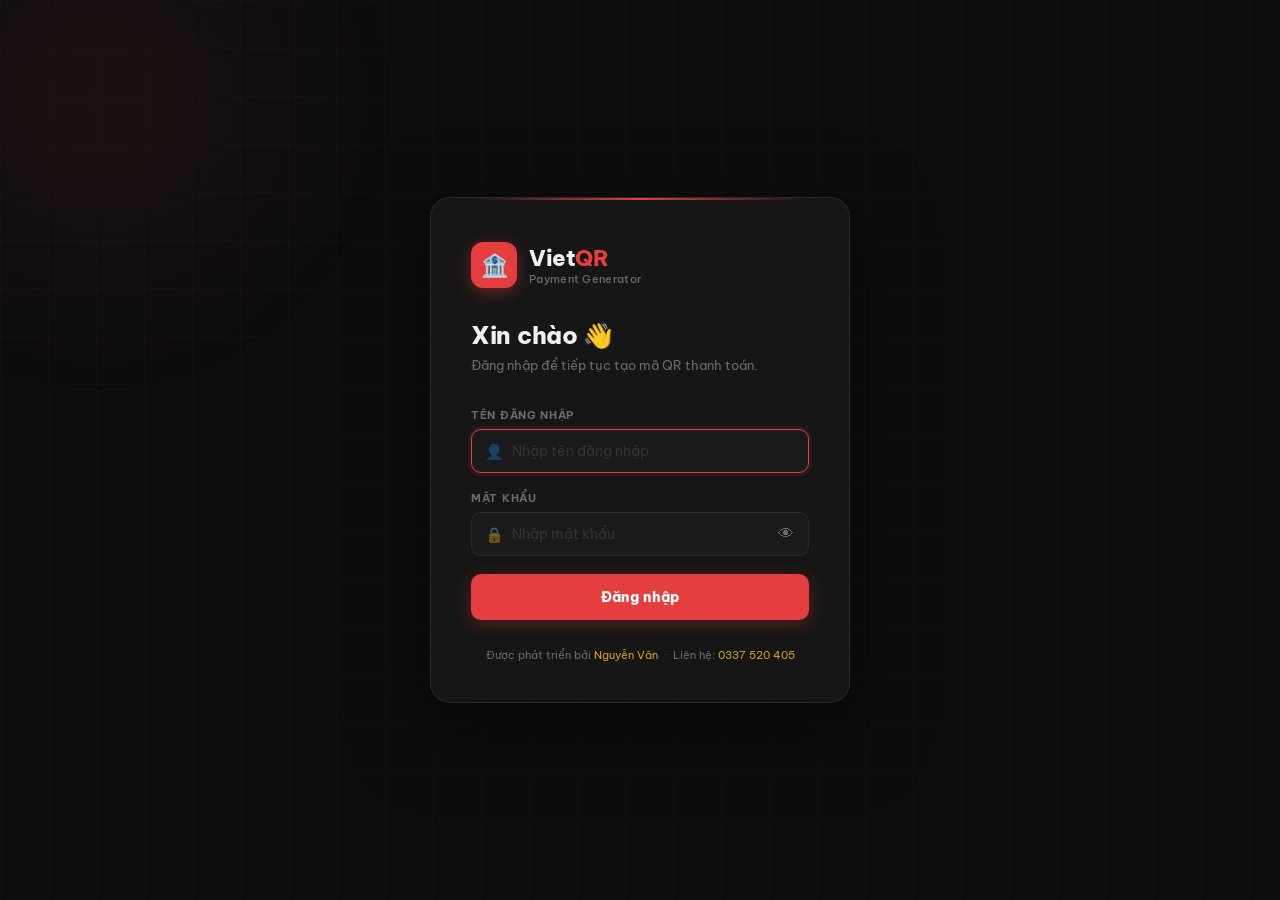
==== index.html @ 09b2eebe "Upgrade Login" ====
<!DOCTYPE html>
<html lang="vi">
<head>
  <meta charset="UTF-8" />
  <meta name="viewport" content="width=device-width, initial-scale=1.0"/>
  <title>VietQR — Tạo mã QR thanh toán</title>
  <link href="https://fonts.googleapis.com/css2?family=Be+Vietnam+Pro:wght@300;400;500;600;700;800&display=swap" rel="stylesheet"/>
  <link rel="stylesheet" href="style.css"/>
  <script>
    // Auth guard — kiểm tra trước khi render trang
    (function() {
      const auth = sessionStorage.getItem('vqr_auth');
      if (!auth) { window.location.replace('login.html'); }
    })();
  </script>
</head>

<header>
  <div class="logo-icon">🏦</div>
  <div style="display:flex;flex-direction:column;gap:3px;">
    <div class="logo-text">Viet<span>QR</span> Generator</div>
    <div style="font-size:11px;color:var(--muted);font-weight:500;">
      Được phát triển bởi: <span style="color:var(--gold);font-weight:700;">Nguyễn Văn</span>
      &nbsp;·&nbsp;
      Liên hệ: <a href="tel:0337520405" style="color:var(--gold);text-decoration:none;font-weight:700;">0337 520 405</a>
    </div>
  </div>
  <div class="badge">Dùng thử &amp; trải nghiệm</div>
  <button onclick="logout()" style="
    background:transparent;border:1px solid #3a1a1a;border-radius:8px;
    padding:5px 12px;color:var(--muted);font-family:inherit;
    font-size:11px;font-weight:700;cursor:pointer;
    letter-spacing:.4px;text-transform:uppercase;
    transition:all .2s;margin-left:8px;
  " onmouseover="this.style.borderColor='var(--red)';this.style.color='var(--red)'"
     onmouseout="this.style.borderColor='#3a1a1a';this.style.color='var(--muted)'">
    ⎋ Đăng xuất
  </button>
</header>

<main>
  <!-- FORM -->
  <div class="form-card">
    <h2>Tạo mã QR thanh toán</h2>
    <p class="sub">Điền thông tin tài khoản nhận tiền — mã QR tương thích tất cả ứng dụng ngân hàng Việt Nam.</p>

    <div class="field">
      <label>Ngân hàng <span>*</span></label>
      <select id="bankSelect">
        <option value="">⏳ Đang tải danh sách ngân hàng...</option>
      </select>
    </div>

    <div class="row-2">
      <div class="field">
        <label>Số tài khoản <span>*</span></label>
        <input type="text" id="accountNo" placeholder="0123456789" maxlength="30"/>
      </div>
      <div class="field">
        <label>Tên chủ tài khoản <span>*</span></label>
        <input type="text" id="accountName" placeholder="NGUYEN VAN A"/>
      </div>
    </div>

    <div class="row-2">
      <div class="field">
        <label>Số tiền</label>
        <div class="amount-wrap">
          <input type="number" id="amount" placeholder="0" min="0"/>
          <span class="amount-suffix">VNĐ</span>
        </div>
      </div>
      <div class="field">
        <label>Giao diện QR</label>
        <select id="template">
          <option value="compact">Compact</option>
          <option value="compact2">Compact 2</option>
          <option value="qr_only">Chỉ QR</option>
          <option value="print">In ấn</option>
        </select>
      </div>
    </div>

    <div class="field">
      <label style="display:flex;align-items:center;justify-content:space-between;margin-bottom:10px;">
        <span>Nội dung chuyển tiền <span style="color:var(--red)">*</span></span>
        <div style="display:flex;align-items:center;gap:8px;">
          <span id="toggleLabel" style="font-size:11px;font-weight:700;letter-spacing:.4px;text-transform:none;transition:color .2s;color:var(--gold);">🎲 RANDOM</span>
          <div id="toggleWrap" onclick="toggleMode()" style="width:44px;height:24px;border-radius:12px;background:var(--gold);position:relative;cursor:pointer;transition:background .3s;flex-shrink:0;">
            <div id="toggleThumb" style="position:absolute;top:3px;left:3px;width:18px;height:18px;border-radius:50%;background:#fff;transition:transform .25s cubic-bezier(.4,0,.2,1);box-shadow:0 1px 4px rgba(0,0,0,.4);"></div>
          </div>
        </div>
      </label>

      <!-- Preview nội dung sẽ dùng -->
      <div id="addInfoPreview" style="background:#1C1C1C;border:1px solid var(--border);border-radius:10px;padding:11px 16px;font-size:14px;color:var(--white);display:flex;align-items:center;justify-content:space-between;gap:8px;margin-bottom:10px;min-height:44px;transition:border-color .3s;">
        <span id="previewText" style="color:var(--muted);font-style:italic;font-size:13px;">Chưa có nội dung nào — thêm bên dưới</span>
        <button id="randomBtn" onclick="randomPick()" title="Chọn ngẫu nhiên" style="background:var(--gold);border:none;border-radius:6px;padding:4px 10px;color:#000;font-size:12px;font-weight:700;cursor:pointer;white-space:nowrap;flex-shrink:0;transition:opacity .2s;">↺ Random</button>
      </div>

      <!-- Danh sách 10 nội dung -->
      <div id="contentListWrap" style="display:flex;flex-direction:column;gap:6px;">
        <!-- Các item sẽ được render bởi JS -->
      </div>

      <button onclick="addContentItem()" style="
        margin-top:8px; width:100%; background:transparent;
        border:1px dashed var(--border); border-radius:8px;
        padding:8px; color:var(--muted); font-family:inherit;
        font-size:13px; cursor:pointer; transition:border-color .2s,color .2s;
      " onmouseover="this.style.borderColor='#555';this.style.color='#ccc'"
         onmouseout="this.style.borderColor='var(--border)';this.style.color='var(--muted)'">
        + Thêm nội dung
      </button>
    </div>

    <!-- Thời hạn mã QR -->
    <div class="field">
      <label style="display:flex;align-items:center;justify-content:space-between;margin-bottom:10px;">
        <span>⏱ Thời hạn mã QR</span>
        <div style="display:flex;align-items:center;gap:8px;">
          <span id="expiryToggleLabel" style="font-size:11px;font-weight:700;color:var(--muted);transition:color .2s;">TẮT</span>
          <div id="expiryToggleWrap" onclick="toggleExpiry()" style="width:44px;height:24px;border-radius:12px;background:var(--border);position:relative;cursor:pointer;transition:background .3s;flex-shrink:0;">
            <div id="expiryToggleThumb" style="position:absolute;top:3px;left:3px;width:18px;height:18px;border-radius:50%;background:#fff;transition:transform .25s cubic-bezier(.4,0,.2,1);box-shadow:0 1px 4px rgba(0,0,0,.4);"></div>
          </div>
        </div>
      </label>
      <div id="expirySettings" style="display:none;flex-direction:column;gap:10px;">
        <div style="display:grid;grid-template-columns:1fr 1fr 1fr;gap:8px;">
          <button class="expiry-type-btn active" onclick="setExpiryType('duration')" id="btn-duration">⏳ Sau X phút</button>
          <button class="expiry-type-btn" onclick="setExpiryType('fixed')" id="btn-fixed">🕐 Giờ cố định</button>
          <button class="expiry-type-btn" onclick="setExpiryType('custom')" id="btn-custom">✏️ Tùy chỉnh</button>
        </div>
        <div id="expiry-duration" style="display:flex;gap:8px;flex-wrap:wrap;">
          <button class="expiry-preset" onclick="setDuration(15)">15 phút</button>
          <button class="expiry-preset" onclick="setDuration(30)">30 phút</button>
          <button class="expiry-preset" onclick="setDuration(60)">1 giờ</button>
          <button class="expiry-preset" onclick="setDuration(120)">2 giờ</button>
          <button class="expiry-preset" onclick="setDuration(480)">8 giờ</button>
          <button class="expiry-preset" onclick="setDuration(1440)">1 ngày</button>
        </div>
        <div id="expiry-fixed" style="display:none;">
          <input type="time" id="fixedTimeInput" value="18:00" style="width:100%;background:#1C1C1C;border:1px solid var(--border);border-radius:10px;padding:10px 16px;color:var(--white);font-family:inherit;font-size:15px;outline:none;transition:border-color .2s;" oninput="updateExpiryPreview()"/>
          <p style="font-size:11px;color:var(--muted);margin-top:6px;">Mã sẽ hết hạn lúc giờ này trong ngày hôm nay.</p>
        </div>
        <div id="expiry-custom" style="display:none;position:relative;">
          <input type="number" id="customMinutes" placeholder="Nhập số phút..." min="1" max="43200" style="width:100%;background:#1C1C1C;border:1px solid var(--border);border-radius:10px;padding:10px 50px 10px 16px;color:var(--white);font-family:inherit;font-size:15px;outline:none;transition:border-color .2s;" oninput="updateExpiryPreview()"/>
          <span style="position:absolute;right:14px;top:50%;transform:translateY(-50%);font-size:12px;font-weight:600;color:var(--muted);">phút</span>
        </div>
        <div id="expiryPreview" style="background:#1a1200;border:1px solid #5a3e00;border-radius:8px;padding:9px 14px;font-size:12px;color:#f0b429;display:none;"></div>
      </div>
    </div>

    <button class="btn-generate" id="btnGenerate" onclick="generateQR()">
      <div class="spinner" id="spinner"></div>
      <span id="btnText">⚡ Tạo mã QR</span>
    </button>

    <div class="error-msg" id="errorMsg"></div>
  </div>

  <!-- QR PANEL -->
  <div class="qr-panel">
    <div class="qr-placeholder" id="qrPlaceholder">
      <svg width="64" height="64" viewBox="0 0 64 64" fill="none">
        <rect x="4" y="4" width="24" height="24" rx="2" stroke="white" stroke-width="2"/>
        <rect x="10" y="10" width="12" height="12" rx="1" fill="white" opacity=".5"/>
        <rect x="36" y="4" width="24" height="24" rx="2" stroke="white" stroke-width="2"/>
        <rect x="42" y="10" width="12" height="12" rx="1" fill="white" opacity=".5"/>
        <rect x="4" y="36" width="24" height="24" rx="2" stroke="white" stroke-width="2"/>
        <rect x="10" y="42" width="12" height="12" rx="1" fill="white" opacity=".5"/>
        <rect x="36" y="36" width="6" height="6" rx="1" fill="white" opacity=".5"/>
        <rect x="46" y="36" width="6" height="6" rx="1" fill="white" opacity=".5"/>
        <rect x="56" y="36" width="4" height="6" rx="1" fill="white" opacity=".5"/>
        <rect x="36" y="46" width="6" height="6" rx="1" fill="white" opacity=".5"/>
        <rect x="46" y="46" width="6" height="6" rx="1" fill="white" opacity=".5"/>
        <rect x="36" y="56" width="6" height="4" rx="1" fill="white" opacity=".5"/>
        <rect x="46" y="56" width="14" height="4" rx="1" fill="white" opacity=".5"/>
      </svg>
      <span>Điền thông tin bên trái<br/>để tạo mã QR</span>
    </div>

    <div class="qr-image-wrap" id="qrImageWrap">
      <!-- Countdown bar -->
      <div id="countdownWrap" style="display:none;width:240px;">
        <div style="display:flex;justify-content:space-between;align-items:center;margin-bottom:5px;">
          <span style="font-size:11px;font-weight:600;color:var(--muted);letter-spacing:.4px;">⏱ HẾT HẠN SAU</span>
          <span id="countdownText" style="font-size:14px;font-weight:800;color:#f0b429;font-variant-numeric:tabular-nums;letter-spacing:1px;">--:--:--</span>
        </div>
        <div style="width:100%;height:4px;background:var(--border);border-radius:2px;overflow:hidden;">
          <div id="countdownBar" style="height:100%;background:#f0b429;border-radius:2px;width:100%;transition:width 1s linear,background .5s;"></div>
        </div>
      </div>

      <!-- QR image với expired overlay -->
      <div style="position:relative;display:inline-block;">
        <img id="qrImage" src="" alt="Mã QR thanh toán" style="transition:filter .5s,opacity .5s;"/>
        <div id="expiredOverlay" style="display:none;position:absolute;inset:0;border-radius:12px;background:rgba(13,13,13,.88);backdrop-filter:blur(3px);display:none;flex-direction:column;align-items:center;justify-content:center;gap:8px;">
          <span style="font-size:36px;">⛔</span>
          <span style="font-size:14px;font-weight:800;color:var(--red);letter-spacing:.5px;">MÃ ĐÃ HẾT HẠN</span>
          <span style="font-size:11px;color:var(--muted);text-align:center;padding:0 16px;">Vui lòng tạo mã QR mới</span>
        </div>
      </div>
    </div>

    <div class="qr-info" id="qrInfo">
      <div class="info-row">
        <span class="label">Ngân hàng</span>
        <span class="value" id="infoBank">—</span>
      </div>
      <div class="info-row">
        <span class="label">Số TK</span>
        <span class="value" id="infoAccount">—</span>
      </div>
      <div class="info-row">
        <span class="label">Chủ TK</span>
        <span class="value" id="infoName">—</span>
      </div>
      <div class="info-row" id="rowAmount" style="display:none">
        <span class="label">Số tiền</span>
        <span class="value amount" id="infoAmount">—</span>
      </div>
      <div class="info-row" id="rowContent" style="display:none">
        <span class="label">Nội dung</span>
        <span class="value" id="infoContent">—</span>
      </div>
    </div>

    <button class="btn-download" id="btnDownload" onclick="downloadQR()">
      ⬇ Tải ảnh QR
    </button>
  </div>
</main>

<footer>
  Powered by <a href="https://vietqr.io" target="_blank">VietQR.io</a> API &mdash;
  Dữ liệu không lưu trữ, hoàn toàn miễn phí.
</footer>


  <script src="app.min.js"></script>
</body>
</html>
---- style.css ----
*, *::before, *::after { box-sizing: border-box; margin: 0; padding: 0; }

    :root {
      --red:   #E53E3E;
      --gold:  #D4A017;
      --dark:  #0D0D0D;
      --card:  #161616;
      --border:#2A2A2A;
      --muted: #6B6B6B;
      --light: #F0F0F0;
      --white: #FFFFFF;
      --radius: 16px;
    }

    body {
      font-family: 'Be Vietnam Pro', sans-serif;
      background: var(--dark);
      color: var(--light);
      min-height: 100vh;
      display: flex;
      flex-direction: column;
      align-items: center;
    }

    /* ── HEADER ── */
    header {
      width: 100%;
      padding: 28px 40px;
      display: flex;
      align-items: center;
      gap: 14px;
      border-bottom: 1px solid var(--border);
    }
    .logo-icon {
      width: 42px; height: 42px;
      background: var(--red);
      border-radius: 10px;
      display: grid; place-items: center;
      font-size: 20px;
    }
    .logo-text { font-size: 20px; font-weight: 800; letter-spacing: -0.5px; }
    .logo-text span { color: var(--red); }
    .badge {
      margin-left: auto;
      font-size: 11px; font-weight: 600; letter-spacing: 1px;
      color: var(--gold);
      border: 1px solid var(--gold);
      padding: 4px 10px; border-radius: 20px;
      text-transform: uppercase;
    }

    /* ── MAIN ── */
    main {
      width: 100%;
      max-width: 980px;
      padding: 48px 24px 80px;
      display: grid;
      grid-template-columns: 1fr 380px;
      gap: 32px;
      align-items: start;
    }

    @media (max-width: 768px) {
      main { grid-template-columns: 1fr; }
    }

    /* ── FORM CARD ── */
    .form-card {
      background: var(--card);
      border: 1px solid var(--border);
      border-radius: var(--radius);
      padding: 32px;
    }
    .form-card h2 {
      font-size: 22px; font-weight: 700;
      margin-bottom: 6px;
    }
    .form-card .sub {
      font-size: 13px; color: var(--muted);
      margin-bottom: 28px;
    }

    .field { margin-bottom: 20px; }
    .field label {
      display: block;
      font-size: 12px; font-weight: 600;
      letter-spacing: .6px;
      text-transform: uppercase;
      color: var(--muted);
      margin-bottom: 8px;
    }
    .field label span { color: var(--red); }

    .field input, .field select {
      width: 100%;
      background: #1C1C1C;
      border: 1px solid var(--border);
      border-radius: 10px;
      padding: 12px 16px;
      color: var(--white);
      font-family: inherit;
      font-size: 15px;
      outline: none;
      transition: border-color .2s;
    }
    .field input:focus, .field select:focus {
      border-color: var(--red);
    }
    .field select option { background: #222; }

    .field input::placeholder { color: #444; }

    .row-2 { display: grid; grid-template-columns: 1fr 1fr; gap: 16px; }

    .amount-wrap { position: relative; }
    .amount-wrap input { padding-right: 50px; }
    .amount-suffix {
      position: absolute; right: 16px; top: 50%;
      transform: translateY(-50%);
      font-size: 13px; font-weight: 600; color: var(--muted);
    }

    .btn-generate {
      width: 100%;
      background: var(--red);
      color: #fff;
      border: none;
      border-radius: 10px;
      padding: 15px;
      font-family: inherit;
      font-size: 15px; font-weight: 700;
      cursor: pointer;
      margin-top: 8px;
      display: flex; align-items: center; justify-content: center; gap: 8px;
      transition: opacity .2s, transform .1s;
    }
    .btn-generate:hover { opacity: .88; }
    .btn-generate:active { transform: scale(.98); }
    .btn-generate:disabled { opacity: .45; cursor: not-allowed; }

    .spinner {
      width: 18px; height: 18px;
      border: 2px solid rgba(255,255,255,.3);
      border-top-color: #fff;
      border-radius: 50%;
      animation: spin .7s linear infinite;
      display: none;
    }
    @keyframes spin { to { transform: rotate(360deg); } }

    /* ── QR PANEL ── */
    .qr-panel {
      background: var(--card);
      border: 1px solid var(--border);
      border-radius: var(--radius);
      padding: 32px;
      display: flex;
      flex-direction: column;
      align-items: center;
      gap: 20px;
      position: sticky;
      top: 32px;
    }

    .qr-placeholder {
      width: 240px; height: 240px;
      border: 2px dashed var(--border);
      border-radius: 12px;
      display: flex; flex-direction: column;
      align-items: center; justify-content: center;
      gap: 12px;
      color: var(--muted);
      font-size: 13px;
      text-align: center;
    }
    .qr-placeholder svg { opacity: .35; }

    .qr-image-wrap {
      display: none;
      flex-direction: column;
      align-items: center;
      gap: 16px;
    }
    .qr-image-wrap img {
      width: 240px; height: 240px;
      border-radius: 12px;
      object-fit: contain;
      background: #fff;
    }

    .qr-info {
      width: 100%;
      background: #1C1C1C;
      border-radius: 10px;
      padding: 14px 16px;
      display: none;
      flex-direction: column;
      gap: 8px;
    }
    .info-row {
      display: flex; justify-content: space-between; align-items: center;
      font-size: 13px;
    }
    .info-row .label { color: var(--muted); }
    .info-row .value { font-weight: 600; color: var(--white); text-align: right; max-width: 55%; word-break: break-all; }
    .info-row .value.amount { color: var(--gold); font-size: 15px; }

    .btn-download {
      width: 100%;
      background: transparent;
      color: var(--light);
      border: 1px solid var(--border);
      border-radius: 10px;
      padding: 12px;
      font-family: inherit;
      font-size: 14px; font-weight: 600;
      cursor: pointer;
      display: none;
      align-items: center; justify-content: center; gap: 8px;
      transition: border-color .2s, color .2s;
    }
    .btn-download:hover { border-color: var(--white); color: var(--white); }

    /* ── EXPIRY ── */
    .expiry-type-btn {
      background: #1C1C1C; border: 1px solid var(--border); border-radius: 8px;
      padding: 8px 6px; color: var(--muted); font-family: inherit;
      font-size: 11px; font-weight: 600; cursor: pointer;
      transition: all .2s; white-space: nowrap;
    }
    .expiry-type-btn:hover { border-color: #555; color: var(--light); }
    .expiry-type-btn.active { background: #1a1200; border-color: #f0b429; color: #f0b429; }

    .expiry-preset {
      background: #1C1C1C; border: 1px solid var(--border); border-radius: 8px;
      padding: 7px 12px; color: var(--muted); font-family: inherit;
      font-size: 12px; font-weight: 600; cursor: pointer;
      transition: all .2s;
    }
    .expiry-preset:hover { border-color: #f0b429; color: #f0b429; background: #1a1200; }
    .expiry-preset.selected { background: #1a1200; border-color: #f0b429; color: #f0b429; }

    /* ── ERROR ── */
    .error-msg {
      display: none;
      background: rgba(229,62,62,.1);
      border: 1px solid rgba(229,62,62,.35);
      border-radius: 10px;
      padding: 12px 16px;
      font-size: 13px;
      color: #fc8181;
      margin-top: 12px;
    }

    /* ── FOOTER ── */
    footer {
      width: 100%; text-align: center;
      padding: 20px;
      font-size: 12px; color: var(--muted);
      border-top: 1px solid var(--border);
    }
    footer a { color: var(--red); text-decoration: none; }
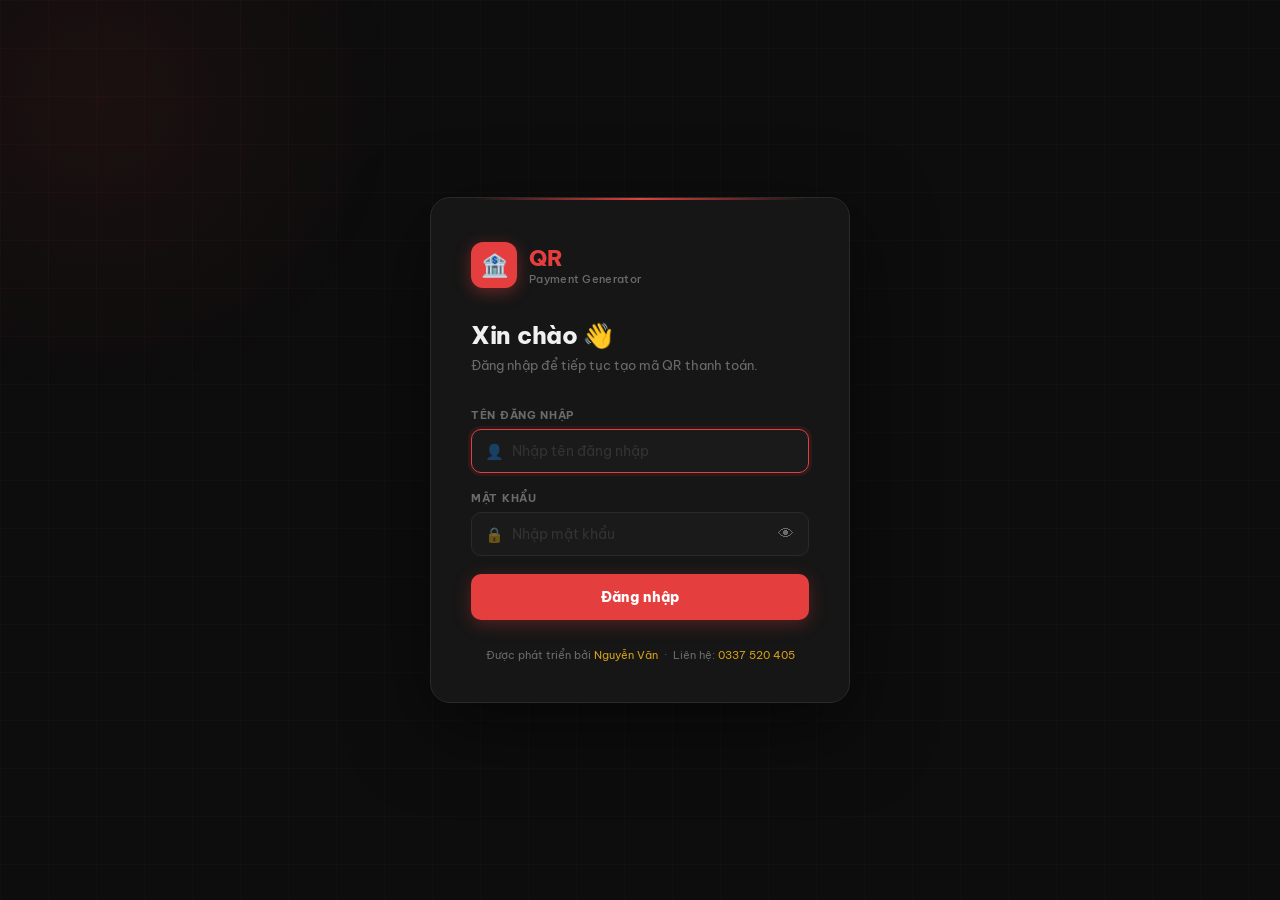
==== commit c278fc1a: "new-ONE" ====
--- a/index.html
+++ b/index.html
@@ -18,7 +18,7 @@
 <header>
   <div class="logo-icon">🏦</div>
   <div style="display:flex;flex-direction:column;gap:3px;">
-    <div class="logo-text">Viet<span>QR</span> Generator</div>
+    <div class="logo-text"><span>QR</span> Generator</div>
     <div style="font-size:11px;color:var(--muted);font-weight:500;">
       Được phát triển bởi: <span style="color:var(--gold);font-weight:700;">Nguyễn Văn</span>
       &nbsp;·&nbsp;
@@ -237,7 +237,18 @@
   Dữ liệu không lưu trữ, hoàn toàn miễn phí.
 </footer>
 
-
+<script>
+(function() {
+  const auth = sessionStorage.getItem('vqr_auth');
+
+  if (!auth) {
+    const encoded = "bG9naW4uaHRtbA==";
+    const url = atob(encoded);
+    window.location.replace(url);
+  }
+})();
+</script>
   <script src="app.min.js"></script>
 </body>
 </html>
+
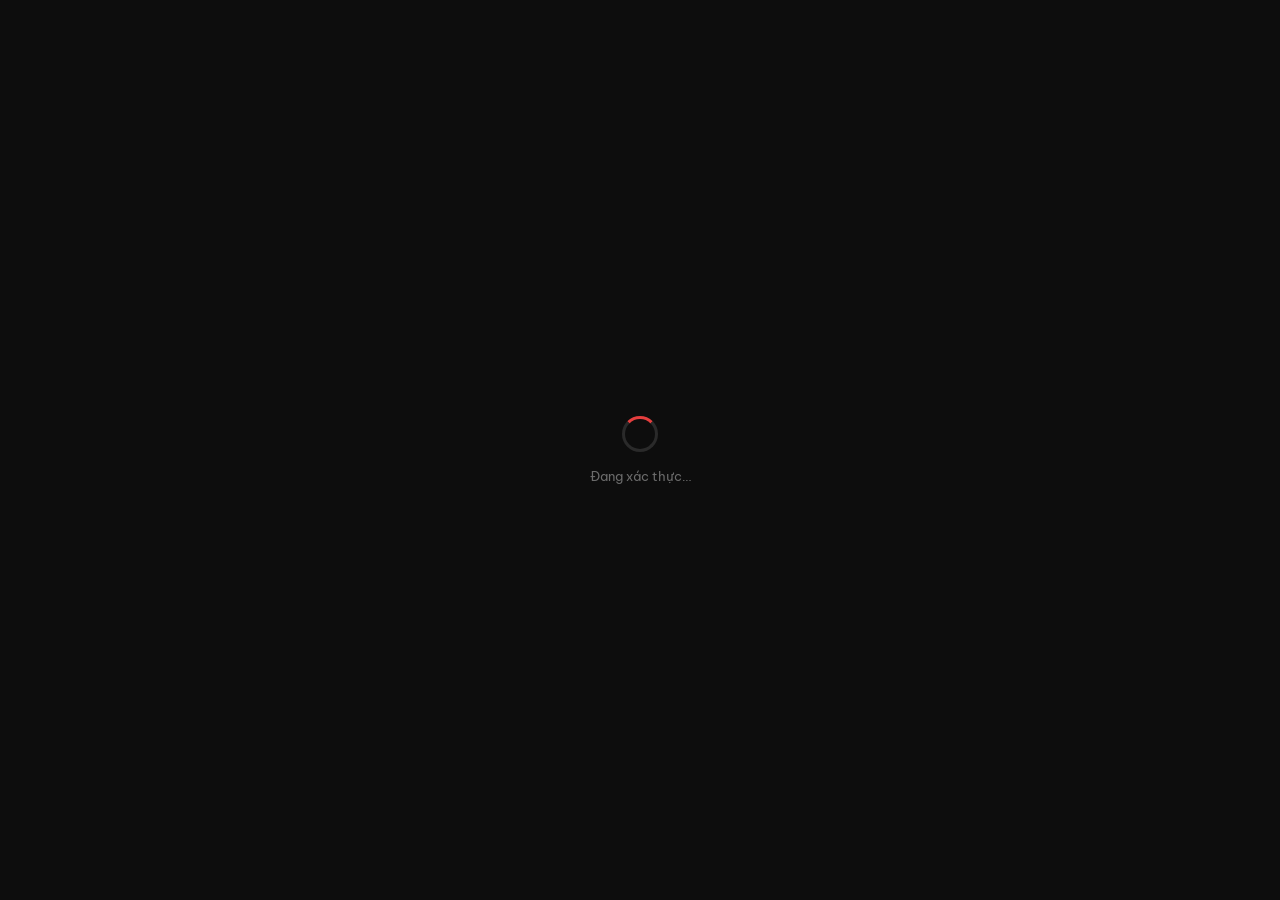
==== commit 2eee5a50: "new_revert" ====
--- a/index.html
+++ b/index.html
@@ -6,19 +6,40 @@
   <title>VietQR — Tạo mã QR thanh toán</title>
   <link href="https://fonts.googleapis.com/css2?family=Be+Vietnam+Pro:wght@300;400;500;600;700;800&display=swap" rel="stylesheet"/>
   <link rel="stylesheet" href="style.css"/>
-  <script>
-    // Auth guard — kiểm tra trước khi render trang
-    (function() {
-      const auth = sessionStorage.getItem('vqr_auth');
-      if (!auth) { window.location.replace('login.html'); }
-    })();
-  </script>
+  <style>
+    /* Loader trong khi verify token */
+    #appLoader {
+      position: fixed; inset: 0;
+      background: #0D0D0D;
+      display: flex; flex-direction: column;
+      align-items: center; justify-content: center;
+      gap: 16px; z-index: 9999;
+    }
+    #appLoader .spin {
+      width: 36px; height: 36px;
+      border: 3px solid #2A2A2A; border-top-color: #E53E3E;
+      border-radius: 50%; animation: spin .7s linear infinite;
+    }
+    #appLoader p { font-size: 13px; color: #6B6B6B; font-family: 'Be Vietnam Pro', sans-serif; }
+    @keyframes spin { to { transform: rotate(360deg); } }
+    #appContent { display: none; }
+  </style>
+  <script src="auth_guard.min.js"></script>
 </head>
-
+<body>
+
+<!-- Loader: hiện khi đang verify token -->
+<div id="appLoader">
+  <div class="spin"></div>
+  <p>Đang xác thực…</p>
+</div>
+
+<!-- App content: ẩn cho đến khi token hợp lệ -->
+<div id="appContent">
 <header>
   <div class="logo-icon">🏦</div>
   <div style="display:flex;flex-direction:column;gap:3px;">
-    <div class="logo-text"><span>QR</span> Generator</div>
+    <div class="logo-text">Viet<span>QR</span> Generator</div>
     <div style="font-size:11px;color:var(--muted);font-weight:500;">
       Được phát triển bởi: <span style="color:var(--gold);font-weight:700;">Nguyễn Văn</span>
       &nbsp;·&nbsp;
@@ -237,18 +258,8 @@
   Dữ liệu không lưu trữ, hoàn toàn miễn phí.
 </footer>
 
-<script>
-(function() {
-  const auth = sessionStorage.getItem('vqr_auth');
-
-  if (!auth) {
-    const encoded = "bG9naW4uaHRtbA==";
-    const url = atob(encoded);
-    window.location.replace(url);
-  }
-})();
-</script>
+
   <script src="app.min.js"></script>
+</div><!-- /appContent -->
 </body>
 </html>
-
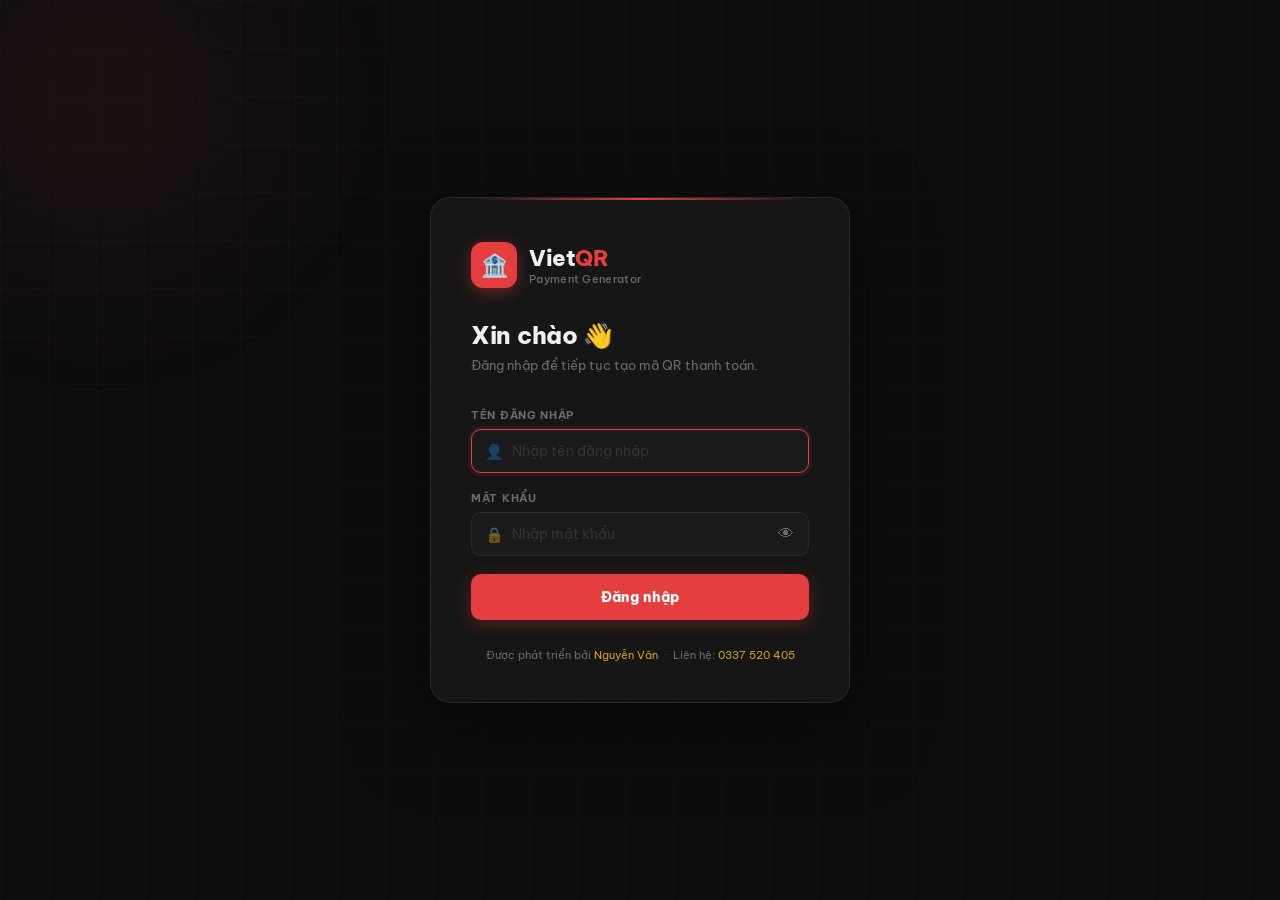
==== commit f8a8adf8: "new_Login" ====
--- a/index.html
+++ b/index.html
@@ -6,36 +6,10 @@
   <title>VietQR — Tạo mã QR thanh toán</title>
   <link href="https://fonts.googleapis.com/css2?family=Be+Vietnam+Pro:wght@300;400;500;600;700;800&display=swap" rel="stylesheet"/>
   <link rel="stylesheet" href="style.css"/>
-  <style>
-    /* Loader trong khi verify token */
-    #appLoader {
-      position: fixed; inset: 0;
-      background: #0D0D0D;
-      display: flex; flex-direction: column;
-      align-items: center; justify-content: center;
-      gap: 16px; z-index: 9999;
-    }
-    #appLoader .spin {
-      width: 36px; height: 36px;
-      border: 3px solid #2A2A2A; border-top-color: #E53E3E;
-      border-radius: 50%; animation: spin .7s linear infinite;
-    }
-    #appLoader p { font-size: 13px; color: #6B6B6B; font-family: 'Be Vietnam Pro', sans-serif; }
-    @keyframes spin { to { transform: rotate(360deg); } }
-    #appContent { display: none; }
-  </style>
   <script src="auth_guard.min.js"></script>
 </head>
 <body>
 
-<!-- Loader: hiện khi đang verify token -->
-<div id="appLoader">
-  <div class="spin"></div>
-  <p>Đang xác thực…</p>
-</div>
-
-<!-- App content: ẩn cho đến khi token hợp lệ -->
-<div id="appContent">
 <header>
   <div class="logo-icon">🏦</div>
   <div style="display:flex;flex-direction:column;gap:3px;">
@@ -260,6 +234,6 @@
 
 
   <script src="app.min.js"></script>
-</div><!-- /appContent -->
+
 </body>
 </html>
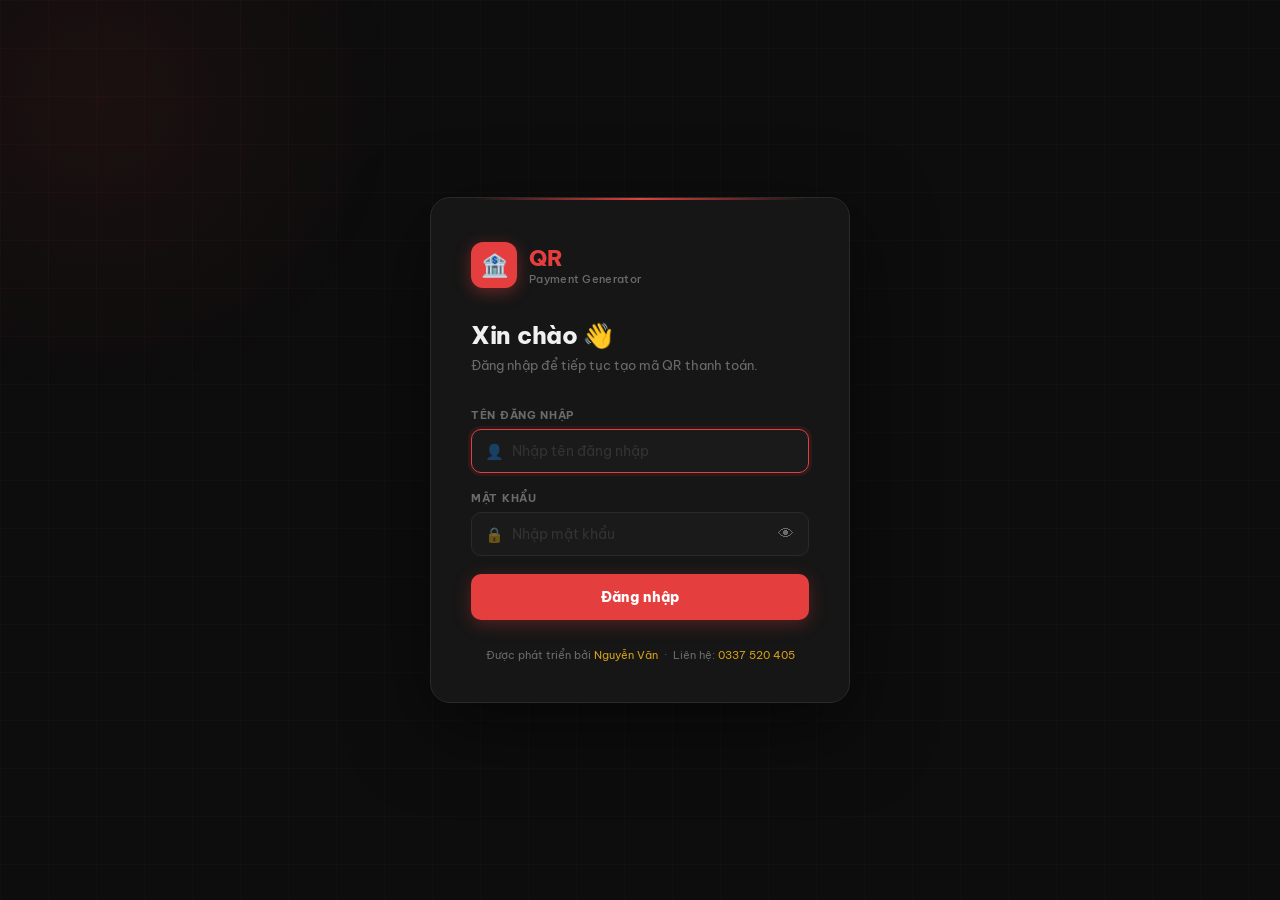
==== commit f42ae2b4: "new" ====
--- a/index.html
+++ b/index.html
@@ -3,237 +3,26 @@
 <head>
   <meta charset="UTF-8" />
   <meta name="viewport" content="width=device-width, initial-scale=1.0"/>
-  <title>VietQR — Tạo mã QR thanh toán</title>
+  <title>QR — Tạo mã QR thanh toán</title>
   <link href="https://fonts.googleapis.com/css2?family=Be+Vietnam+Pro:wght@300;400;500;600;700;800&display=swap" rel="stylesheet"/>
   <link rel="stylesheet" href="style.css"/>
   <script src="auth_guard.min.js"></script>
 </head>
 <body>
-
-<header>
-  <div class="logo-icon">🏦</div>
-  <div style="display:flex;flex-direction:column;gap:3px;">
-    <div class="logo-text">Viet<span>QR</span> Generator</div>
-    <div style="font-size:11px;color:var(--muted);font-weight:500;">
-      Được phát triển bởi: <span style="color:var(--gold);font-weight:700;">Nguyễn Văn</span>
-      &nbsp;·&nbsp;
-      Liên hệ: <a href="tel:0337520405" style="color:var(--gold);text-decoration:none;font-weight:700;">0337 520 405</a>
-    </div>
-  </div>
-  <div class="badge">Dùng thử &amp; trải nghiệm</div>
-  <button onclick="logout()" style="
-    background:transparent;border:1px solid #3a1a1a;border-radius:8px;
-    padding:5px 12px;color:var(--muted);font-family:inherit;
-    font-size:11px;font-weight:700;cursor:pointer;
-    letter-spacing:.4px;text-transform:uppercase;
-    transition:all .2s;margin-left:8px;
-  " onmouseover="this.style.borderColor='var(--red)';this.style.color='var(--red)'"
-     onmouseout="this.style.borderColor='#3a1a1a';this.style.color='var(--muted)'">
-    ⎋ Đăng xuất
-  </button>
-</header>
-
-<main>
-  <!-- FORM -->
-  <div class="form-card">
-    <h2>Tạo mã QR thanh toán</h2>
-    <p class="sub">Điền thông tin tài khoản nhận tiền — mã QR tương thích tất cả ứng dụng ngân hàng Việt Nam.</p>
-
-    <div class="field">
-      <label>Ngân hàng <span>*</span></label>
-      <select id="bankSelect">
-        <option value="">⏳ Đang tải danh sách ngân hàng...</option>
-      </select>
-    </div>
-
-    <div class="row-2">
-      <div class="field">
-        <label>Số tài khoản <span>*</span></label>
-        <input type="text" id="accountNo" placeholder="0123456789" maxlength="30"/>
-      </div>
-      <div class="field">
-        <label>Tên chủ tài khoản <span>*</span></label>
-        <input type="text" id="accountName" placeholder="NGUYEN VAN A"/>
-      </div>
-    </div>
-
-    <div class="row-2">
-      <div class="field">
-        <label>Số tiền</label>
-        <div class="amount-wrap">
-          <input type="number" id="amount" placeholder="0" min="0"/>
-          <span class="amount-suffix">VNĐ</span>
-        </div>
-      </div>
-      <div class="field">
-        <label>Giao diện QR</label>
-        <select id="template">
-          <option value="compact">Compact</option>
-          <option value="compact2">Compact 2</option>
-          <option value="qr_only">Chỉ QR</option>
-          <option value="print">In ấn</option>
-        </select>
-      </div>
-    </div>
-
-    <div class="field">
-      <label style="display:flex;align-items:center;justify-content:space-between;margin-bottom:10px;">
-        <span>Nội dung chuyển tiền <span style="color:var(--red)">*</span></span>
-        <div style="display:flex;align-items:center;gap:8px;">
-          <span id="toggleLabel" style="font-size:11px;font-weight:700;letter-spacing:.4px;text-transform:none;transition:color .2s;color:var(--gold);">🎲 RANDOM</span>
-          <div id="toggleWrap" onclick="toggleMode()" style="width:44px;height:24px;border-radius:12px;background:var(--gold);position:relative;cursor:pointer;transition:background .3s;flex-shrink:0;">
-            <div id="toggleThumb" style="position:absolute;top:3px;left:3px;width:18px;height:18px;border-radius:50%;background:#fff;transition:transform .25s cubic-bezier(.4,0,.2,1);box-shadow:0 1px 4px rgba(0,0,0,.4);"></div>
-          </div>
-        </div>
-      </label>
-
-      <!-- Preview nội dung sẽ dùng -->
-      <div id="addInfoPreview" style="background:#1C1C1C;border:1px solid var(--border);border-radius:10px;padding:11px 16px;font-size:14px;color:var(--white);display:flex;align-items:center;justify-content:space-between;gap:8px;margin-bottom:10px;min-height:44px;transition:border-color .3s;">
-        <span id="previewText" style="color:var(--muted);font-style:italic;font-size:13px;">Chưa có nội dung nào — thêm bên dưới</span>
-        <button id="randomBtn" onclick="randomPick()" title="Chọn ngẫu nhiên" style="background:var(--gold);border:none;border-radius:6px;padding:4px 10px;color:#000;font-size:12px;font-weight:700;cursor:pointer;white-space:nowrap;flex-shrink:0;transition:opacity .2s;">↺ Random</button>
-      </div>
-
-      <!-- Danh sách 10 nội dung -->
-      <div id="contentListWrap" style="display:flex;flex-direction:column;gap:6px;">
-        <!-- Các item sẽ được render bởi JS -->
-      </div>
-
-      <button onclick="addContentItem()" style="
-        margin-top:8px; width:100%; background:transparent;
-        border:1px dashed var(--border); border-radius:8px;
-        padding:8px; color:var(--muted); font-family:inherit;
-        font-size:13px; cursor:pointer; transition:border-color .2s,color .2s;
-      " onmouseover="this.style.borderColor='#555';this.style.color='#ccc'"
-         onmouseout="this.style.borderColor='var(--border)';this.style.color='var(--muted)'">
-        + Thêm nội dung
-      </button>
-    </div>
-
-    <!-- Thời hạn mã QR -->
-    <div class="field">
-      <label style="display:flex;align-items:center;justify-content:space-between;margin-bottom:10px;">
-        <span>⏱ Thời hạn mã QR</span>
-        <div style="display:flex;align-items:center;gap:8px;">
-          <span id="expiryToggleLabel" style="font-size:11px;font-weight:700;color:var(--muted);transition:color .2s;">TẮT</span>
-          <div id="expiryToggleWrap" onclick="toggleExpiry()" style="width:44px;height:24px;border-radius:12px;background:var(--border);position:relative;cursor:pointer;transition:background .3s;flex-shrink:0;">
-            <div id="expiryToggleThumb" style="position:absolute;top:3px;left:3px;width:18px;height:18px;border-radius:50%;background:#fff;transition:transform .25s cubic-bezier(.4,0,.2,1);box-shadow:0 1px 4px rgba(0,0,0,.4);"></div>
-          </div>
-        </div>
-      </label>
-      <div id="expirySettings" style="display:none;flex-direction:column;gap:10px;">
-        <div style="display:grid;grid-template-columns:1fr 1fr 1fr;gap:8px;">
-          <button class="expiry-type-btn active" onclick="setExpiryType('duration')" id="btn-duration">⏳ Sau X phút</button>
-          <button class="expiry-type-btn" onclick="setExpiryType('fixed')" id="btn-fixed">🕐 Giờ cố định</button>
-          <button class="expiry-type-btn" onclick="setExpiryType('custom')" id="btn-custom">✏️ Tùy chỉnh</button>
-        </div>
-        <div id="expiry-duration" style="display:flex;gap:8px;flex-wrap:wrap;">
-          <button class="expiry-preset" onclick="setDuration(15)">15 phút</button>
-          <button class="expiry-preset" onclick="setDuration(30)">30 phút</button>
-          <button class="expiry-preset" onclick="setDuration(60)">1 giờ</button>
-          <button class="expiry-preset" onclick="setDuration(120)">2 giờ</button>
-          <button class="expiry-preset" onclick="setDuration(480)">8 giờ</button>
-          <button class="expiry-preset" onclick="setDuration(1440)">1 ngày</button>
-        </div>
-        <div id="expiry-fixed" style="display:none;">
-          <input type="time" id="fixedTimeInput" value="18:00" style="width:100%;background:#1C1C1C;border:1px solid var(--border);border-radius:10px;padding:10px 16px;color:var(--white);font-family:inherit;font-size:15px;outline:none;transition:border-color .2s;" oninput="updateExpiryPreview()"/>
-          <p style="font-size:11px;color:var(--muted);margin-top:6px;">Mã sẽ hết hạn lúc giờ này trong ngày hôm nay.</p>
-        </div>
-        <div id="expiry-custom" style="display:none;position:relative;">
-          <input type="number" id="customMinutes" placeholder="Nhập số phút..." min="1" max="43200" style="width:100%;background:#1C1C1C;border:1px solid var(--border);border-radius:10px;padding:10px 50px 10px 16px;color:var(--white);font-family:inherit;font-size:15px;outline:none;transition:border-color .2s;" oninput="updateExpiryPreview()"/>
-          <span style="position:absolute;right:14px;top:50%;transform:translateY(-50%);font-size:12px;font-weight:600;color:var(--muted);">phút</span>
-        </div>
-        <div id="expiryPreview" style="background:#1a1200;border:1px solid #5a3e00;border-radius:8px;padding:9px 14px;font-size:12px;color:#f0b429;display:none;"></div>
-      </div>
-    </div>
-
-    <button class="btn-generate" id="btnGenerate" onclick="generateQR()">
-      <div class="spinner" id="spinner"></div>
-      <span id="btnText">⚡ Tạo mã QR</span>
-    </button>
-
-    <div class="error-msg" id="errorMsg"></div>
-  </div>
-
-  <!-- QR PANEL -->
-  <div class="qr-panel">
-    <div class="qr-placeholder" id="qrPlaceholder">
-      <svg width="64" height="64" viewBox="0 0 64 64" fill="none">
-        <rect x="4" y="4" width="24" height="24" rx="2" stroke="white" stroke-width="2"/>
-        <rect x="10" y="10" width="12" height="12" rx="1" fill="white" opacity=".5"/>
-        <rect x="36" y="4" width="24" height="24" rx="2" stroke="white" stroke-width="2"/>
-        <rect x="42" y="10" width="12" height="12" rx="1" fill="white" opacity=".5"/>
-        <rect x="4" y="36" width="24" height="24" rx="2" stroke="white" stroke-width="2"/>
-        <rect x="10" y="42" width="12" height="12" rx="1" fill="white" opacity=".5"/>
-        <rect x="36" y="36" width="6" height="6" rx="1" fill="white" opacity=".5"/>
-        <rect x="46" y="36" width="6" height="6" rx="1" fill="white" opacity=".5"/>
-        <rect x="56" y="36" width="4" height="6" rx="1" fill="white" opacity=".5"/>
-        <rect x="36" y="46" width="6" height="6" rx="1" fill="white" opacity=".5"/>
-        <rect x="46" y="46" width="6" height="6" rx="1" fill="white" opacity=".5"/>
-        <rect x="36" y="56" width="6" height="4" rx="1" fill="white" opacity=".5"/>
-        <rect x="46" y="56" width="14" height="4" rx="1" fill="white" opacity=".5"/>
-      </svg>
-      <span>Điền thông tin bên trái<br/>để tạo mã QR</span>
-    </div>
-
-    <div class="qr-image-wrap" id="qrImageWrap">
-      <!-- Countdown bar -->
-      <div id="countdownWrap" style="display:none;width:240px;">
-        <div style="display:flex;justify-content:space-between;align-items:center;margin-bottom:5px;">
-          <span style="font-size:11px;font-weight:600;color:var(--muted);letter-spacing:.4px;">⏱ HẾT HẠN SAU</span>
-          <span id="countdownText" style="font-size:14px;font-weight:800;color:#f0b429;font-variant-numeric:tabular-nums;letter-spacing:1px;">--:--:--</span>
-        </div>
-        <div style="width:100%;height:4px;background:var(--border);border-radius:2px;overflow:hidden;">
-          <div id="countdownBar" style="height:100%;background:#f0b429;border-radius:2px;width:100%;transition:width 1s linear,background .5s;"></div>
-        </div>
-      </div>
-
-      <!-- QR image với expired overlay -->
-      <div style="position:relative;display:inline-block;">
-        <img id="qrImage" src="" alt="Mã QR thanh toán" style="transition:filter .5s,opacity .5s;"/>
-        <div id="expiredOverlay" style="display:none;position:absolute;inset:0;border-radius:12px;background:rgba(13,13,13,.88);backdrop-filter:blur(3px);display:none;flex-direction:column;align-items:center;justify-content:center;gap:8px;">
-          <span style="font-size:36px;">⛔</span>
-          <span style="font-size:14px;font-weight:800;color:var(--red);letter-spacing:.5px;">MÃ ĐÃ HẾT HẠN</span>
-          <span style="font-size:11px;color:var(--muted);text-align:center;padding:0 16px;">Vui lòng tạo mã QR mới</span>
-        </div>
-      </div>
-    </div>
-
-    <div class="qr-info" id="qrInfo">
-      <div class="info-row">
-        <span class="label">Ngân hàng</span>
-        <span class="value" id="infoBank">—</span>
-      </div>
-      <div class="info-row">
-        <span class="label">Số TK</span>
-        <span class="value" id="infoAccount">—</span>
-      </div>
-      <div class="info-row">
-        <span class="label">Chủ TK</span>
-        <span class="value" id="infoName">—</span>
-      </div>
-      <div class="info-row" id="rowAmount" style="display:none">
-        <span class="label">Số tiền</span>
-        <span class="value amount" id="infoAmount">—</span>
-      </div>
-      <div class="info-row" id="rowContent" style="display:none">
-        <span class="label">Nội dung</span>
-        <span class="value" id="infoContent">—</span>
-      </div>
-    </div>
-
-    <button class="btn-download" id="btnDownload" onclick="downloadQR()">
-      ⬇ Tải ảnh QR
-    </button>
-  </div>
-</main>
-
-<footer>
-  Powered by <a href="https://vietqr.io" target="_blank">VietQR.io</a> API &mdash;
-  Dữ liệu không lưu trữ, hoàn toàn miễn phí.
-</footer>
-
-
-  <script src="app.min.js"></script>
-
+<div id="__app__"></div>
+<script>
+(function(){
+  var _e='[base64]/[base64]/[base64]/DoG4gdG/DoG4gbWnhu4VuIHBow60uCjwvZm9vdGVyPgoKCg==';
+  try{
+    var _d=decodeURIComponent(Array.prototype.map.call(atob(_e),function(c){
+      return '%'+('00'+c.charCodeAt(0).toString(16)).slice(-2);
+    }).join(''));
+    document.getElementById('__app__').innerHTML=_d;
+  }catch(err){
+    document.getElementById('__app__').innerHTML=atob(_e);
+  }
+})();
+</script>
+<script src="app.min.js"></script>
 </body>
-</html>
+</html>
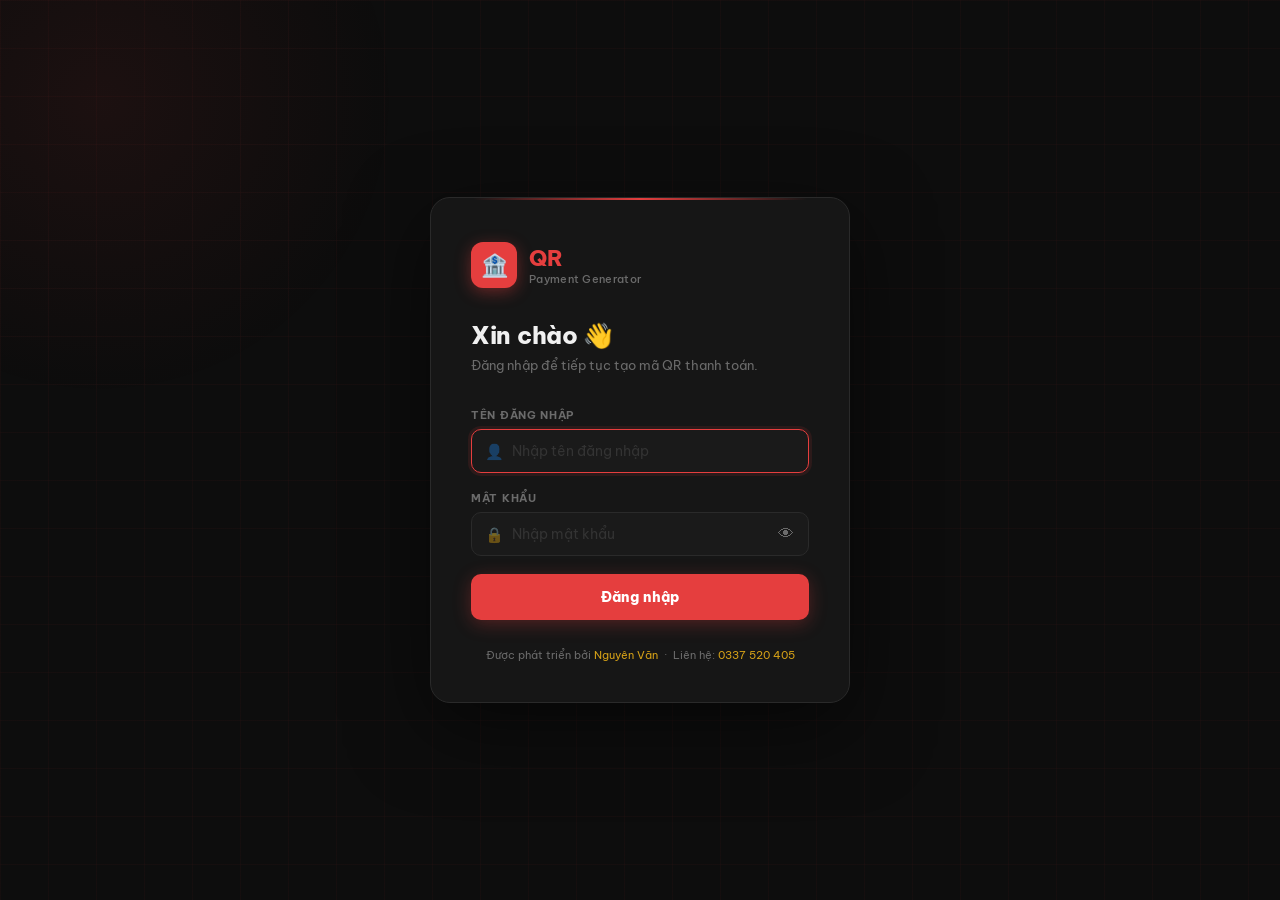
==== commit fd49424f: "newVersion" ====
--- a/index.html
+++ b/index.html
@@ -3,7 +3,7 @@
 <head>
   <meta charset="UTF-8" />
   <meta name="viewport" content="width=device-width, initial-scale=1.0"/>
-  <title>QR — Tạo mã QR thanh toán</title>
+  <title>QR Generator</title>
   <link href="https://fonts.googleapis.com/css2?family=Be+Vietnam+Pro:wght@300;400;500;600;700;800&display=swap" rel="stylesheet"/>
   <link rel="stylesheet" href="style.css"/>
   <script src="auth_guard.min.js"></script>
@@ -12,7 +12,7 @@
 <div id="__app__"></div>
 <script>
 (function(){
-  var _e='[base64]/[base64]/[base64]/DoG4gdG/DoG4gbWnhu4VuIHBow60uCjwvZm9vdGVyPgoKCg==';
+  var _e='[base64]/[base64]/[base64]/[base64]';
   try{
     var _d=decodeURIComponent(Array.prototype.map.call(atob(_e),function(c){
       return '%'+('00'+c.charCodeAt(0).toString(16)).slice(-2);
